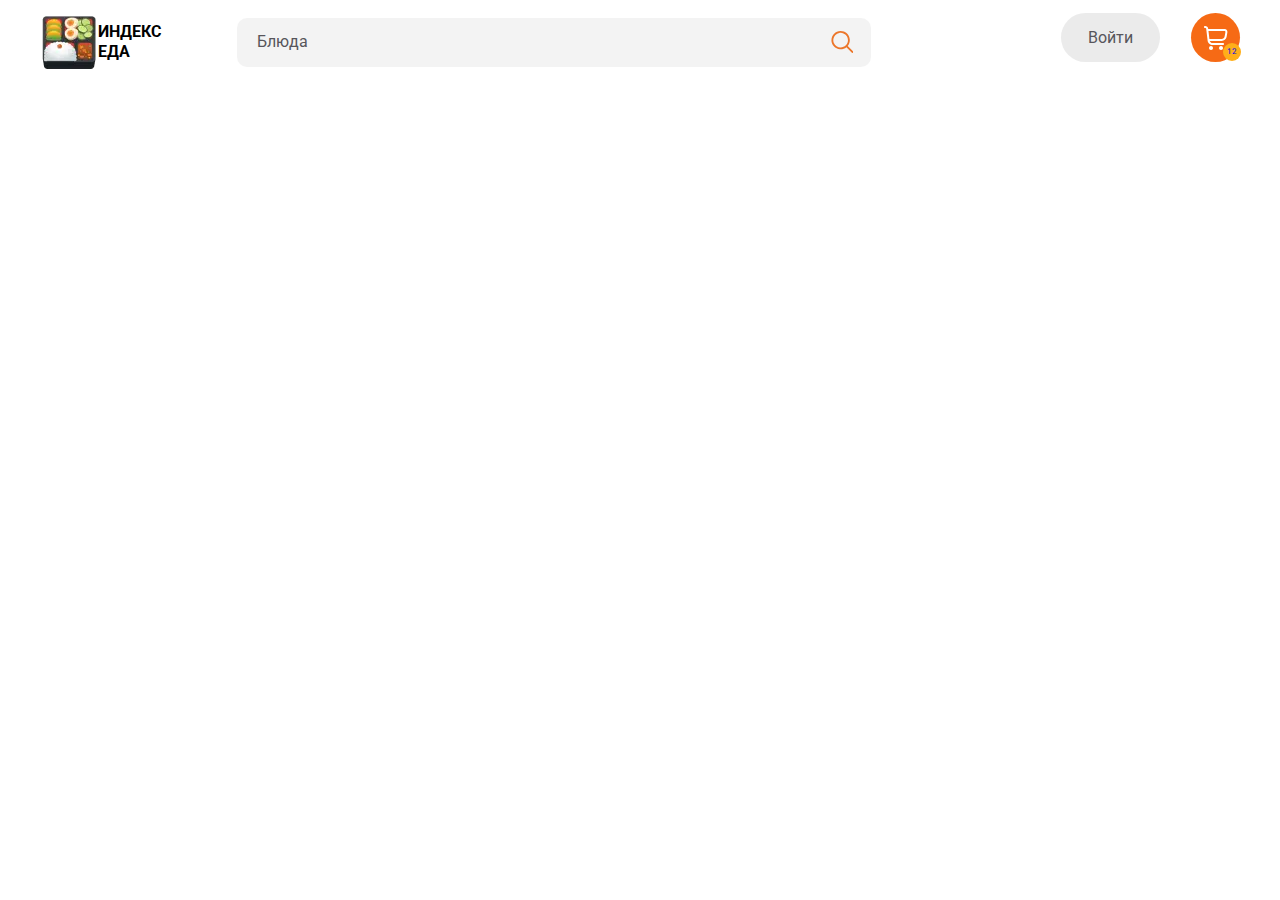
==== index.html @ 862d01f8 "push" ====
<!DOCTYPE html><html lang="en"><head>	<meta charset="UTF-8">	<meta name="viewport" content="width=device-width, initial-scale=1.0">	<link rel="stylesheet" href="css/style.min.css">	<title>Document</title></head><body>	<div class="all">		<header class="header">	<div class="container">		<div class="header__row">			<a href="#" class="header__logo">				<picture><source srcset="img/logo.webp" type="image/webp"><img src="img/logo.png" alt="logo"></picture>				<p>Индекс <br> еда</p>			</a>			<form action="#" class="header__search">				<input type="search" placeholder="Блюда">			</form>			<a href="#" class="header__login">				Войти			</a>			<a href="#" class="header__cart">				<picture><source srcset="img/icons/header/02.svg" type="image/webp"><img src="img/icons/header/02.svg" alt=""></picture>				<div>12</div>			</a>		</div>	</div></header>	</div>	<script src="js/script.min.js"></script></body></html>
---- css/style.min.css ----
@import url('https://fonts.googleapis.com/css2?family=Roboto:wght@400;500;700&display=swap');*{padding:0;margin:0;border:0}*,:after,:before{-webkit-box-sizing:border-box;box-sizing:border-box}:active,:focus{outline:0}a:active,a:focus{outline:0}aside,footer,header,nav{display:block}body,html{height:100%;min-width:320px}body{line-height:1;font-size:14px;font-family:Roboto,sans-serif;-ms-text-size-adjust:100%;-moz-text-size-adjust:100%;-webkit-text-size-adjust:100%}button,input,textarea{font-family:Roboto,sans-serif}input::-ms-clear{display:none}button{cursor:pointer}button::-moz-focus-inner{padding:0;border:0}a,a:visited{text-decoration:none}a:hover{text-decoration:none}ul li{list-style:none}img{vertical-align:top}h1,h2,h3,h4,h5,h6{font-size:inherit;font-weight:inherit}input[type=text]::-ms-clear{display:none;width:0;height:0}input[type=text]::-ms-reveal{display:none;width:0;height:0}input[type=search]::-webkit-search-cancel-button,input[type=search]::-webkit-search-decoration,input[type=search]::-webkit-search-results-button,input[type=search]::-webkit-search-results-decoration{display:none}.all{padding:13px 0 0 0}.container{max-width:1230px;padding:0 15px;margin:0 auto}.header__row{display:-webkit-box;display:-ms-flexbox;display:flex}.header__logo{display:-webkit-box;display:-ms-flexbox;display:flex;-webkit-box-pack:center;-ms-flex-pack:center;justify-content:center;-webkit-box-align:center;-ms-flex-align:center;align-items:center;margin-right:76px}.header__logo p{font-weight:700;font-size:16px;line-height:20px;color:#000;text-transform:uppercase}.header__search{position:relative;display:-webkit-box;display:-ms-flexbox;display:flex;-webkit-box-align:center;-ms-flex-align:center;align-items:center;-webkit-box-flex:1;-ms-flex:1 1 auto;flex:1 1 auto;margin-right:190px}.header__search:after{content:"";display:block;position:absolute;top:50%;right:18px;-webkit-transform:translateY(-50%);-ms-transform:translateY(-50%);transform:translateY(-50%);width:22.29px;height:22px;background:url(../img/icons/header/01.svg) no-repeat}.header__search input{height:49px;position:relative;padding-left:20px;width:100%;background:rgba(238,238,238,.71);border-radius:10px}.header__search input::-webkit-input-placeholder{font-size:16px;line-height:23px;color:#57565b}.header__search input::-moz-placeholder{font-size:16px;line-height:23px;color:#57565b}.header__search input:-ms-input-placeholder{font-size:16px;line-height:23px;color:#57565b}.header__search input::-ms-input-placeholder{font-size:16px;line-height:23px;color:#57565b}.header__search input::placeholder{font-size:16px;line-height:23px;color:#57565b}.header__login{margin-right:31px;display:-webkit-box;display:-ms-flexbox;display:flex;-webkit-box-pack:center;-ms-flex-pack:center;justify-content:center;-webkit-box-align:center;-ms-flex-align:center;align-items:center;font-weight:400;font-size:16px;line-height:23px;color:#57565b;background:#ebebeb;border-radius:50px;-webkit-box-flex:0;-ms-flex:0 0 99px;flex:0 0 99px;height:49px}.header__login:hover{border:2px solid #5f5f61;background:#fff}.header__cart{position:relative;display:-webkit-box;display:-ms-flexbox;display:flex;-webkit-box-pack:center;-ms-flex-pack:center;justify-content:center;-webkit-box-align:center;-ms-flex-align:center;align-items:center;width:49px;height:49px;background:#f66a15;border-radius:50%}.header__cart div{display:-webkit-box;display:-ms-flexbox;display:flex;-webkit-box-pack:center;-ms-flex-pack:center;justify-content:center;-webkit-box-align:center;-ms-flex-align:center;align-items:center;position:absolute;right:-1px;bottom:1px;width:18px;height:18px;background:#ffaf19;border-radius:50%;font-size:8px}@supports (-webkit-appearance:none){.header__search:after{background:url(../img/icons/header/01.svg) no-repeat}}
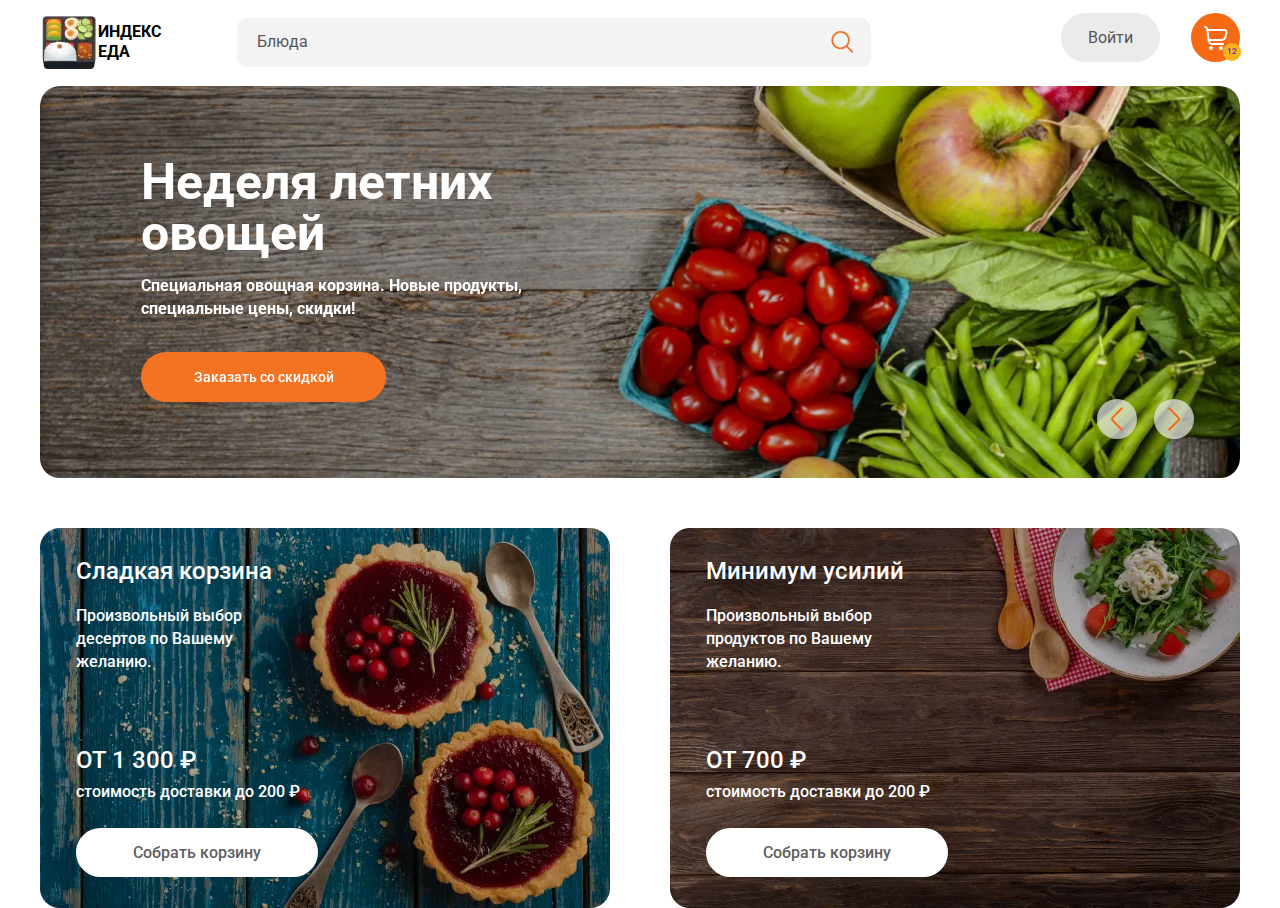
==== commit 2c826f4b: "Add files via upload" ====
--- a/index.html
+++ b/index.html
@@ -28,7 +28,89 @@
 		</div> 	</div> </header>+		<main class="slider-main">+			<div class="container">+				<div class="slider-main__body">+					+					<div class="slider-main__item slider-main__autumn">+						<div class="slider-main__content">+							<h2 class="slider-main__title">+								Неделя осенних овощей+							</h2>+							<p class="slider-main__text">+								Специальная овощная корзина. Новые продукты, специальные цены, скидки!+							</p>+							<a href="#" class="slider-main__btn">Заказать со скидкой</a>+							<div class="slider-main__control">+								<div class="slider-main__prev"><picture><source srcset="img/arr.svg" type="image/webp"><img src="img/arr.svg" alt=""></picture></div>+								<div class="slider-main__next"><picture><source srcset="img/arr.svg" type="image/webp"><img src="img/arr.svg" alt=""></picture></div>+							</div>+						</div>+					</div>+					<div class="slider-main__item slider-main__summer">+						<div class="slider-main__content">+							<h2 class="slider-main__title">+								Неделя летних овощей+							</h2>+							<p class="slider-main__text">+								Специальная овощная корзина. Новые продукты, специальные цены, скидки!+							</p>+							<a href="#" class="slider-main__btn">Заказать со скидкой</a>+							<div class="slider-main__control">+								<div class="slider-main__prev"><picture><source srcset="img/arr.svg" type="image/webp"><img src="img/arr.svg" alt=""></picture></div>+								<div class="slider-main__next"><picture><source srcset="img/arr.svg" type="image/webp"><img src="img/arr.svg" alt=""></picture></div>+							</div>+						</div>+					</div>+					<div class="slider-main__item slider-main__vitamine">+						<div class="slider-main__content">+							<h2 class="slider-main__title">+								Витаминная неделя+							</h2>+							<p class="slider-main__text">+								Специальная овощная корзина. Новые продукты, специальные цены, скидки!+							</p>+							<a href="#" class="slider-main__btn">Заказать со скидкой</a>+							<div class="slider-main__control">+								<div class="slider-main__prev"><picture><source srcset="img/arr.svg" type="image/webp"><img src="img/arr.svg" alt=""></picture></div>+								<div class="slider-main__next"><picture><source srcset="img/arr.svg" type="image/webp"><img src="img/arr.svg" alt=""></picture></div>+							</div>+						</div>+					</div>+				</div>+			</div>+		</main>+		<section class="promo">+			<div class="container">+				<div class="promo__row">+					<div class="promo__item item-promo item-promo_1">+						<div class="item-promo__top">+							<h3 class="item-promo__title">Сладкая корзина</h3>+							<p class="item-promo__text">Произвольный выбор десертов по Вашему желанию.</p>+						</div>+						<div class="item-promo__bottom">+							<p class="item-promo__price">ОТ 1 300 ₽</p>+							<p class="item-promo__delivery">стоимость доставки до 200 ₽</p>+							<a href="#" class="item-promo__btn">Собрать корзину</a>+						</div>+					</div>+					<div class="promo__item item-promo item-promo_2">+						<div class="item-promo__top">+							<h3 class="item-promo__title">Минимум усилий</h3>+							<p class="item-promo__text">Произвольный выбор продуктов по Вашему желанию.</p>+						</div>+						<div class="item-promo__bottom">+							<p class="item-promo__price">ОТ 700 ₽</p>+							<p class="item-promo__delivery">стоимость доставки до 200 ₽</p>+							<a href="#" class="item-promo__btn">Собрать корзину</a>+						</div>+					</div>+				</div>+			</div>+		</section> 	</div>-	<script src="js/script.min.js"></script>+	<script src="https://code.jquery.com/jquery-1.11.2.js "></script>+	<script src="js/script.js"></script>+ </body> </html>--- a/css/style.min.css
+++ b/css/style.min.css
@@ -1 +1 @@
-@import url('https://fonts.googleapis.com/css2?family=Roboto:wght@400;500;700&display=swap');*{padding:0;margin:0;border:0}*,:after,:before{-webkit-box-sizing:border-box;box-sizing:border-box}:active,:focus{outline:0}a:active,a:focus{outline:0}aside,footer,header,nav{display:block}body,html{height:100%;min-width:320px}body{line-height:1;font-size:14px;font-family:Roboto,sans-serif;-ms-text-size-adjust:100%;-moz-text-size-adjust:100%;-webkit-text-size-adjust:100%}button,input,textarea{font-family:Roboto,sans-serif}input::-ms-clear{display:none}button{cursor:pointer}button::-moz-focus-inner{padding:0;border:0}a,a:visited{text-decoration:none}a:hover{text-decoration:none}ul li{list-style:none}img{vertical-align:top}h1,h2,h3,h4,h5,h6{font-size:inherit;font-weight:inherit}input[type=text]::-ms-clear{display:none;width:0;height:0}input[type=text]::-ms-reveal{display:none;width:0;height:0}input[type=search]::-webkit-search-cancel-button,input[type=search]::-webkit-search-decoration,input[type=search]::-webkit-search-results-button,input[type=search]::-webkit-search-results-decoration{display:none}.all{padding:13px 0 0 0}.container{max-width:1230px;padding:0 15px;margin:0 auto}.header__row{display:-webkit-box;display:-ms-flexbox;display:flex}.header__logo{display:-webkit-box;display:-ms-flexbox;display:flex;-webkit-box-pack:center;-ms-flex-pack:center;justify-content:center;-webkit-box-align:center;-ms-flex-align:center;align-items:center;margin-right:76px}.header__logo p{font-weight:700;font-size:16px;line-height:20px;color:#000;text-transform:uppercase}.header__search{position:relative;display:-webkit-box;display:-ms-flexbox;display:flex;-webkit-box-align:center;-ms-flex-align:center;align-items:center;-webkit-box-flex:1;-ms-flex:1 1 auto;flex:1 1 auto;margin-right:190px}.header__search:after{content:"";display:block;position:absolute;top:50%;right:18px;-webkit-transform:translateY(-50%);-ms-transform:translateY(-50%);transform:translateY(-50%);width:22.29px;height:22px;background:url(../img/icons/header/01.svg) no-repeat}.header__search input{height:49px;position:relative;padding-left:20px;width:100%;background:rgba(238,238,238,.71);border-radius:10px}.header__search input::-webkit-input-placeholder{font-size:16px;line-height:23px;color:#57565b}.header__search input::-moz-placeholder{font-size:16px;line-height:23px;color:#57565b}.header__search input:-ms-input-placeholder{font-size:16px;line-height:23px;color:#57565b}.header__search input::-ms-input-placeholder{font-size:16px;line-height:23px;color:#57565b}.header__search input::placeholder{font-size:16px;line-height:23px;color:#57565b}.header__login{margin-right:31px;display:-webkit-box;display:-ms-flexbox;display:flex;-webkit-box-pack:center;-ms-flex-pack:center;justify-content:center;-webkit-box-align:center;-ms-flex-align:center;align-items:center;font-weight:400;font-size:16px;line-height:23px;color:#57565b;background:#ebebeb;border-radius:50px;-webkit-box-flex:0;-ms-flex:0 0 99px;flex:0 0 99px;height:49px}.header__login:hover{border:2px solid #5f5f61;background:#fff}.header__cart{position:relative;display:-webkit-box;display:-ms-flexbox;display:flex;-webkit-box-pack:center;-ms-flex-pack:center;justify-content:center;-webkit-box-align:center;-ms-flex-align:center;align-items:center;width:49px;height:49px;background:#f66a15;border-radius:50%}.header__cart div{display:-webkit-box;display:-ms-flexbox;display:flex;-webkit-box-pack:center;-ms-flex-pack:center;justify-content:center;-webkit-box-align:center;-ms-flex-align:center;align-items:center;position:absolute;right:-1px;bottom:1px;width:18px;height:18px;background:#ffaf19;border-radius:50%;font-size:8px}@supports (-webkit-appearance:none){.header__search:after{background:url(../img/icons/header/01.svg) no-repeat}}+@charset "UTF-8";@import url('https://fonts.googleapis.com/css2?family=Roboto:wght@400; 500;700&display=swap');*{padding:0;margin:0;border:0}*,:after,:before{-webkit-box-sizing:border-box;box-sizing:border-box}:active,:focus{outline:0}a:active,a:focus{outline:0}aside,footer,header,nav{display:block}body,html{height:100%;min-width:320px}body{line-height:1;font-size:14px;font-family:Roboto,sans-serif;-ms-text-size-adjust:100%;-moz-text-size-adjust:100%;-webkit-text-size-adjust:100%}button,input,textarea{font-family:Roboto,sans-serif}input::-ms-clear{display:none}button{cursor:pointer}button::-moz-focus-inner{padding:0;border:0}a,a:visited{text-decoration:none}a:hover{text-decoration:none}ul li{list-style:none}img{vertical-align:top}h1,h2,h3,h4,h5,h6{font-size:inherit;font-weight:inherit}input[type=text]::-ms-clear{display:none;width:0;height:0}input[type=text]::-ms-reveal{display:none;width:0;height:0}input[type=search]::-webkit-search-cancel-button,input[type=search]::-webkit-search-decoration,input[type=search]::-webkit-search-results-button,input[type=search]::-webkit-search-results-decoration{display:none}.all{padding:13px 0 0 0}.container{max-width:1230px;padding:0 15px;margin:0 auto}.slick-list{overflow:hidden}.slick-track{display:-webkit-box;display:-ms-flexbox;display:flex}.header{margin-bottom:15px}.header__row{display:-webkit-box;display:-ms-flexbox;display:flex}.header__logo{display:-webkit-box;display:-ms-flexbox;display:flex;-webkit-box-pack:center;-ms-flex-pack:center;justify-content:center;-webkit-box-align:center;-ms-flex-align:center;align-items:center;margin-right:76px}.header__logo p{font-weight:700;font-size:16px;line-height:20px;color:#000;text-transform:uppercase}.header__search{position:relative;display:-webkit-box;display:-ms-flexbox;display:flex;-webkit-box-align:center;-ms-flex-align:center;align-items:center;-webkit-box-flex:1;-ms-flex:1 1 auto;flex:1 1 auto;margin-right:190px}.header__search:after{content:"";display:block;position:absolute;top:50%;right:18px;-webkit-transform:translateY(-50%);-ms-transform:translateY(-50%);transform:translateY(-50%);width:22.29px;height:22px;background:url(../img/icons/header/01.svg) no-repeat}.header__search input{height:49px;position:relative;padding-left:20px;width:100%;background:rgba(238,238,238,.71);border-radius:10px}.header__search input::-webkit-input-placeholder{font-size:16px;line-height:23px;color:#57565b}.header__search input::-moz-placeholder{font-size:16px;line-height:23px;color:#57565b}.header__search input:-ms-input-placeholder{font-size:16px;line-height:23px;color:#57565b}.header__search input::-ms-input-placeholder{font-size:16px;line-height:23px;color:#57565b}.header__search input::placeholder{font-size:16px;line-height:23px;color:#57565b}.header__login{margin-right:31px;display:-webkit-box;display:-ms-flexbox;display:flex;-webkit-box-pack:center;-ms-flex-pack:center;justify-content:center;-webkit-box-align:center;-ms-flex-align:center;align-items:center;font-weight:400;font-size:16px;line-height:23px;color:#57565b;background:#ebebeb;border-radius:50px;-webkit-box-flex:0;-ms-flex:0 0 99px;flex:0 0 99px;height:49px}.header__login:hover{border:2px solid #5f5f61;background:#fff}.header__cart{position:relative;display:-webkit-box;display:-ms-flexbox;display:flex;-webkit-box-pack:center;-ms-flex-pack:center;justify-content:center;-webkit-box-align:center;-ms-flex-align:center;align-items:center;width:49px;height:49px;background:#f66a15;border-radius:50%}.header__cart div{display:-webkit-box;display:-ms-flexbox;display:flex;-webkit-box-pack:center;-ms-flex-pack:center;justify-content:center;-webkit-box-align:center;-ms-flex-align:center;align-items:center;position:absolute;right:-1px;bottom:1px;width:18px;height:18px;background:#ffaf19;border-radius:50%;font-size:8px}.slider-main{margin-bottom:50px}.slider-main__body{position:relative}.slider-main__item{border-radius:20px;overflow:hidden;position:relative;padding:71px 0 0 101px;background-repeat:no-repeat;background-size:cover}.slider-main__item:before{content:"";position:absolute;left:0;top:0;width:100%;height:100%;background:-webkit-gradient(linear,left top,right top,color-stop(40.45%,rgba(0,0,0,.43)),to(rgba(0,0,0,0)));background:-o-linear-gradient(left,rgba(0,0,0,.43) 40.45%,rgba(0,0,0,0) 100%);background:linear-gradient(90deg,rgba(0,0,0,.43) 40.45%,rgba(0,0,0,0) 100%)}.slider-main__summer{background-image:url(../img/slider/02.png)}.slider-main__autumn{background-image:url(../img/slider/01.png)}.slider-main__vitamine{background-image:url(../img/slider/03.png)}.slider-main__content{position:relative;color:#fff;padding-bottom:76px}.slider-main__title{font-weight:700;font-size:50px;line-height:51px;padding-bottom:15px;max-width:420px}.slider-main__text{font-weight:700;font-size:16px;line-height:23px;padding-bottom:32px;max-width:390px}.slider-main__btn{display:-webkit-box;display:-ms-flexbox;display:flex;-webkit-box-pack:center;-ms-flex-pack:center;justify-content:center;-webkit-box-align:center;-ms-flex-align:center;align-items:center;font-weight:500;font-size:14px;line-height:23px;color:#fff;width:245px;height:50px;background:#f47322;border-radius:25px}.slider-main__control{position:absolute;z-index:1;display:-webkit-box;display:-ms-flexbox;display:flex;-webkit-box-pack:justify;-ms-flex-pack:justify;justify-content:space-between;right:46px;bottom:39px;width:97px}.slider-main__control div{display:-webkit-box;display:-ms-flexbox;display:flex;cursor:pointer;background:rgba(235,235,235,.7);width:40px;height:40px;-webkit-box-pack:center;-ms-flex-pack:center;justify-content:center;-webkit-box-align:center;-ms-flex-align:center;align-items:center;border-radius:50%}.slider-main__next{-webkit-transform:rotate(180deg);-ms-transform:rotate(180deg);transform:rotate(180deg)}.promo__row{display:-webkit-box;display:-ms-flexbox;display:flex;-webkit-box-pack:justify;-ms-flex-pack:justify;justify-content:space-between}.item-promo{position:relative;padding:32px 0 31px 36px;-webkit-box-flex:0;-ms-flex:0 1 570px;flex:0 1 570px;min-height:380px;color:#fff;display:-webkit-box;display:-ms-flexbox;display:flex;-webkit-box-orient:vertical;-webkit-box-direction:normal;-ms-flex-direction:column;flex-direction:column;-webkit-box-pack:justify;-ms-flex-pack:justify;justify-content:space-between}.item-promo_1{background-image:url(../img/promo/01.png);background-repeat:no-repeat;background-size:cover;position:relative}.item-promo_2{background-image:url(../img/promo/02.png);background-repeat:no-repeat;background-size:cover}.item-promo__top{position:relative;z-index:2}.item-promo__title{font-weight:500;font-size:24px;line-height:23px;margin-bottom:21px}.item-promo__text{font-weight:500;font-size:16px;line-height:23px;max-width:175px}.item-promo__bottom{position:relative;z-index:2}.item-promo__price{font-weight:500;font-size:24px;line-height:23px;margin-bottom:8px}.item-promo__delivery{font-weight:500;font-size:16px;line-height:23px;margin-bottom:25px}.item-promo__btn{display:-webkit-box;display:-ms-flexbox;display:flex;-webkit-box-pack:center;-ms-flex-pack:center;justify-content:center;-webkit-box-align:center;-ms-flex-align:center;align-items:center;width:242px;height:49px;background:#fff;border-radius:50px;font-weight:500;font-size:16px;line-height:23px;color:#5f5f61;z-index:2}.item-promo__btn:hover{border:2px solid #5f5f61}.item-promo:before{content:"";position:absolute;z-index:1;left:0;top:0;width:100%;height:100%;background:-webkit-gradient(linear,left bottom,left top,from(rgba(0,0,0,.3)),to(rgba(0,0,0,.3)));background:-o-linear-gradient(bottom,rgba(0,0,0,.3),rgba(0,0,0,.3));background:linear-gradient(0deg,rgba(0,0,0,.3),rgba(0,0,0,.3));border-radius:20px}@supports (-webkit-appearance:none){.header__search:after{background:url(../img/icons/header/01.svg) no-repeat}.slider-main__summer{background-image:url(../img/slider/02.webp)}.slider-main__autumn{background-image:url(../img/slider/01.webp)}.slider-main__vitamine{background-image:url(../img/slider/03.webp)}.item-promo_1{background-image:url(../img/promo/01.webp)}.item-promo_2{background-image:url(../img/promo/02.webp)}}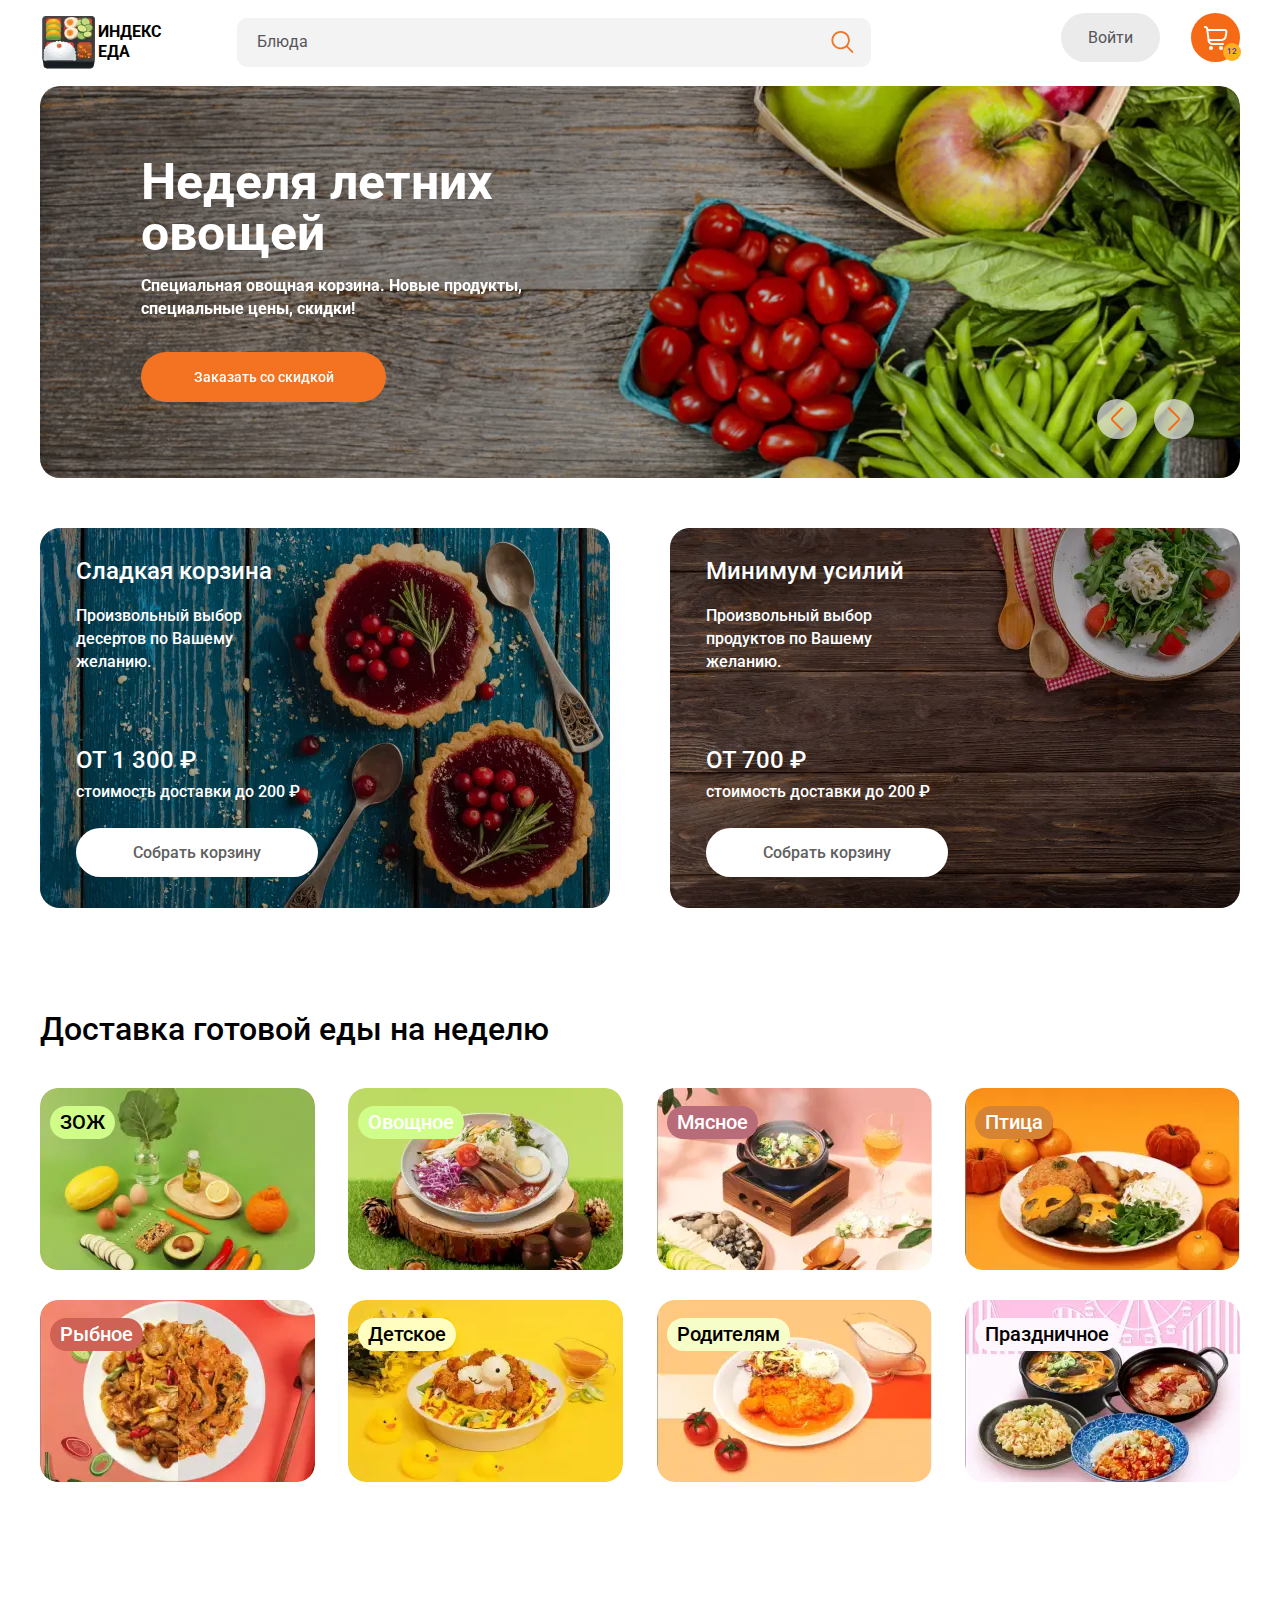
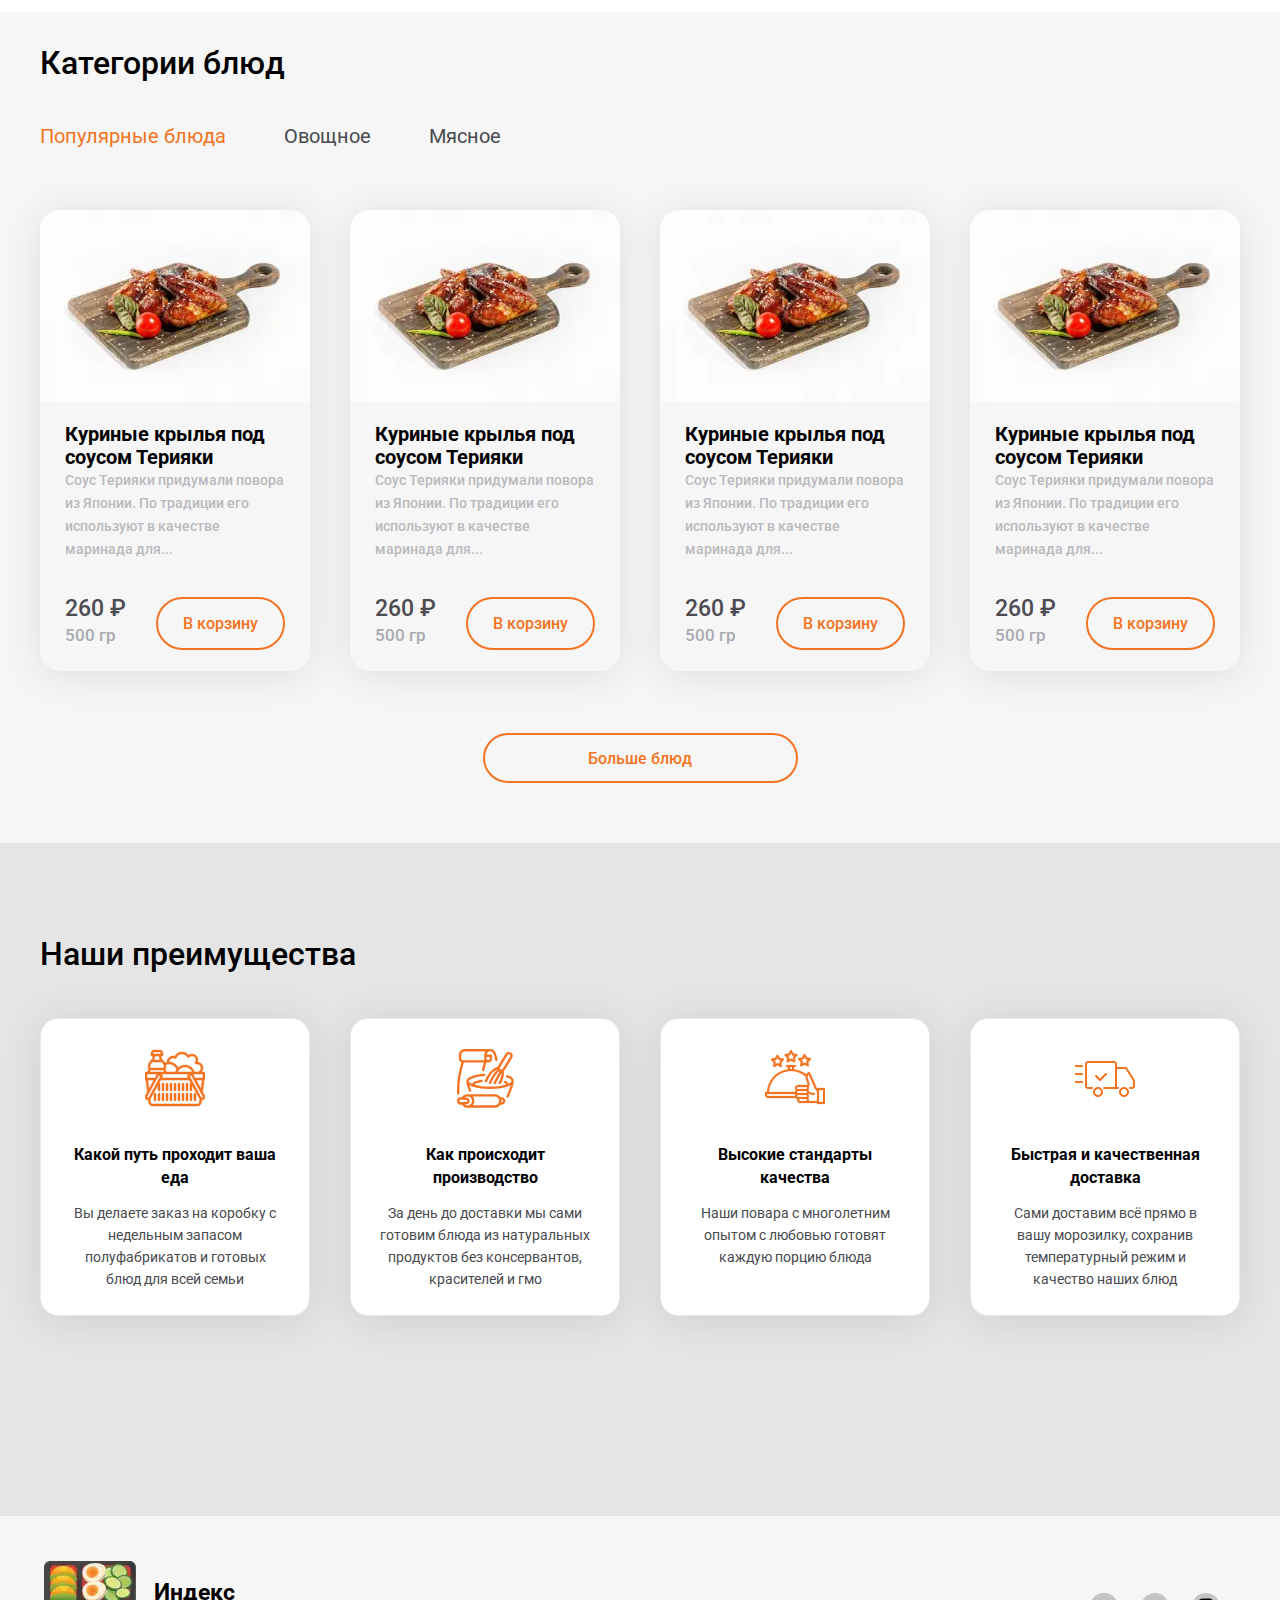
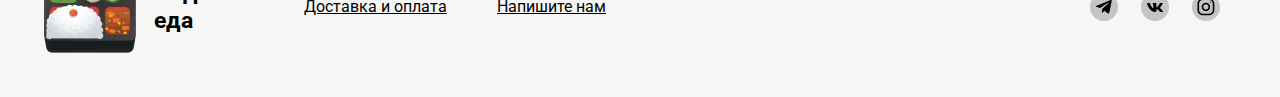
==== commit b677d529: "Add files via upload" ====
--- a/index.html
+++ b/index.html
@@ -42,8 +42,8 @@
 							</p> 							<a href="#" class="slider-main__btn">Заказать со скидкой</a> 							<div class="slider-main__control">-								<div class="slider-main__prev"><picture><source srcset="img/arr.svg" type="image/webp"><img src="img/arr.svg" alt=""></picture></div>-								<div class="slider-main__next"><picture><source srcset="img/arr.svg" type="image/webp"><img src="img/arr.svg" alt=""></picture></div>+								<div class="slider-main__prev"><picture><source srcset="img/icons/arr.svg" type="image/webp"><img src="img/icons/arr.svg" alt=""></picture></div>+								<div class="slider-main__next"><picture><source srcset="img/icons/arr.svg" type="image/webp"><img src="img/icons/arr.svg" alt=""></picture></div> 							</div> 						</div> 					</div>@@ -57,8 +57,8 @@
 							</p> 							<a href="#" class="slider-main__btn">Заказать со скидкой</a> 							<div class="slider-main__control">-								<div class="slider-main__prev"><picture><source srcset="img/arr.svg" type="image/webp"><img src="img/arr.svg" alt=""></picture></div>-								<div class="slider-main__next"><picture><source srcset="img/arr.svg" type="image/webp"><img src="img/arr.svg" alt=""></picture></div>+								<div class="slider-main__prev"><picture><source srcset="img/icons/arr.svg" type="image/webp"><img src="img/icons/arr.svg" alt=""></picture></div>+								<div class="slider-main__next"><picture><source srcset="img/icons/arr.svg" type="image/webp"><img src="img/icons/arr.svg" alt=""></picture></div> 							</div> 						</div> 					</div>@@ -72,8 +72,8 @@
 							</p> 							<a href="#" class="slider-main__btn">Заказать со скидкой</a> 							<div class="slider-main__control">-								<div class="slider-main__prev"><picture><source srcset="img/arr.svg" type="image/webp"><img src="img/arr.svg" alt=""></picture></div>-								<div class="slider-main__next"><picture><source srcset="img/arr.svg" type="image/webp"><img src="img/arr.svg" alt=""></picture></div>+								<div class="slider-main__prev"><picture><source srcset="img/icons/arr.svg" type="image/webp"><img src="img/icons/arr.svg" alt=""></picture></div>+								<div class="slider-main__next"><picture><source srcset="img/icons/arr.svg" type="image/webp"><img src="img/icons/arr.svg" alt=""></picture></div> 							</div> 						</div> 					</div>@@ -108,6 +108,231 @@
 				</div> 			</div> 		</section>+		<section class="delivery">+			<div class="container">+				<h2 class="delivery__title">+					Доставка готовой еды на неделю+				</h2>+				<div class="delivery__body">+					<a href="#" class="delivery__item item-delivery item-delivery_1">+						<h3 class="item-delivery__title">+							ЗОЖ+						</h3>+					</a>+					<a href="#" class="delivery__item item-delivery item-delivery_white item-delivery_2">+						<h3 class="item-delivery__title">+							Овощное+						</h3>+					</a>+					<a href="#" class="delivery__item item-delivery item-delivery_white item-delivery_3">+						<h3 class="item-delivery__title">+							Мясное+						</h3>+					</a>+					<a href="#" class="delivery__item item-delivery item-delivery_white item-delivery_4">+						<h3 class="item-delivery__title">+							Птица+						</h3>+					</a>+					<a href="#" class="delivery__item item-delivery item-delivery_white item-delivery_5">+						<h3 class="item-delivery__title">+							Рыбное+						</h3>+					</a>+					<a href="#" class="delivery__item item-delivery item-delivery_6">+						<h3 class="item-delivery__title">+							Детское+						</h3>+					</a>+					<a href="#" class="delivery__item item-delivery item-delivery_7">+						<h3 class="item-delivery__title">+							Родителям+						</h3>+					</a>+					<a href="#" class="delivery__item item-delivery item-delivery_8">+						<h3 class="item-delivery__title">+							Праздничное+						</h3>+					</a>+				</div>+			</div>+		</section>+		<section class="categories">+			<div class="container">+				<h2 class="categories__title">+					Категории блюд+				</h2>+				<ul class="categories__menu menu-categories">+					<li class="menu-categories__item active">Популярные блюда</li>+					<li class="menu-categories__item">Овощное</li>+					<li class="menu-categories__item">Мясное</li>+				</ul>+				<div class="categories__row">+					<div class="categories__item item-categories">+						<picture><source srcset="img/categories/01.webp" type="image/webp"><img class="item-categories__img" src="img/categories/01.png"></picture>+						<a href="#" class="item-categories__title">+							Куриные крылья под соусом Терияки+						</a>+						<p class="item-categories__description">+							Соус Терияки придумали повора из Японии. По традиции его используют в качестве маринада для...+						</p>+						<div class="item-categories__bottom">+							<div class="item-categories__info">+								<p class="item-categories__price">+									260 ₽+								</p>+								<p class="item-categories__weight">+									500 гр+								</p>+							</div>+							<div class="item-categories__btn">+								В корзину+							</div>+						</div>+					</div>+					<div class="categories__item item-categories">+						<picture><source srcset="img/categories/01.webp" type="image/webp"><img class="item-categories__img" src="img/categories/01.png"></picture>+						<a href="#" class="item-categories__title">+							Куриные крылья под соусом Терияки+						</a>+						<p class="item-categories__description">+							Соус Терияки придумали повора из Японии. По традиции его используют в качестве маринада для...+						</p>+						<div class="item-categories__bottom">+							<div class="item-categories__info">+								<p class="item-categories__price">+									260 ₽+								</p>+								<p class="item-categories__weight">+									500 гр+								</p>+							</div>+							<div class="item-categories__btn">+								В корзину+							</div>+						</div>+					</div>+					<div class="categories__item item-categories">+						<picture><source srcset="img/categories/01.webp" type="image/webp"><img class="item-categories__img" src="img/categories/01.png"></picture>+						<a href="#" class="item-categories__title">+							Куриные крылья под соусом Терияки+						</a>+						<p class="item-categories__description">+							Соус Терияки придумали повора из Японии. По традиции его используют в качестве маринада для...+						</p>+						<div class="item-categories__bottom">+							<div class="item-categories__info">+								<p class="item-categories__price">+									260 ₽+								</p>+								<p class="item-categories__weight">+									500 гр+								</p>+							</div>+							<div class="item-categories__btn">+								В корзину+							</div>+						</div>+					</div>+					<div class="categories__item item-categories">+						<picture><source srcset="img/categories/01.webp" type="image/webp"><img class="item-categories__img" src="img/categories/01.png"></picture>+						<a href="#" class="item-categories__title">+							Куриные крылья под соусом Терияки+						</a>+						<p class="item-categories__description">+							Соус Терияки придумали повора из Японии. По традиции его используют в качестве маринада для...+						</p>+						<div class="item-categories__bottom">+							<div class="item-categories__info">+								<p class="item-categories__price">+									260 ₽+								</p>+								<p class="item-categories__weight">+									500 гр+								</p>+							</div>+							<div class="item-categories__btn">+								В корзину+							</div>+						</div>+					</div>+				</div>+				<a href="#" class="categories__btn">+					Больше блюд+				</a>+			</div>+		</section>+		<section class="benefits">+			<div class="container">+				<h2 class="benefits__title">+					Наши преимущества+				</h2>+				<div class="benefits__row">+					<div class="benefits__item item-benefits">+						<div class="item-benefits__box">+							<picture><source srcset="img/icons/benefits/01.svg" type="image/webp"><img src="img/icons/benefits/01.svg" alt="" class="item-benefits__icon"></picture>+						</div>+						<h3 class="item-benefits__title">+							Какой путь проходит ваша еда+						</h3>+						<p class="item-benefits__description">+							Вы делаете заказ на коробку с недельным запасом полуфабрикатов и готовых блюд для всей семьи+						</p>+					</div>+					<div class="benefits__item item-benefits">+						<div class="item-benefits__box">+							<picture><source srcset="img/icons/benefits/02.svg" type="image/webp"><img src="img/icons/benefits/02.svg" alt="" class="item-benefits__icon"></picture>+						</div>+						<h3 class="item-benefits__title">+							Как происходит производство+						</h3>+						<p class="item-benefits__description">+							За день до доставки мы сами готовим блюда из натуральных продуктов без консервантов, красителей и гмо+						</p>+					</div>+					<div class="benefits__item item-benefits">+						<div class="item-benefits__box">+							<picture><source srcset="img/icons/benefits/03.svg" type="image/webp"><img src="img/icons/benefits/03.svg" alt="" class="item-benefits__icon"></picture>+						</div>+						<h3 class="item-benefits__title">+							Высокие стандарты качества+						</h3>+						<p class="item-benefits__description">+							Наши повара с многолетним опытом с любовью готовят каждую порцию блюда+						</p>+					</div>+					<div class="benefits__item item-benefits">+						<div class="item-benefits__box">+							<picture><source srcset="img/icons/benefits/04.svg" type="image/webp"><img src="img/icons/benefits/04.svg" alt="" class="item-benefits__icon"></picture>+						</div>+						<h3 class="item-benefits__title">+							Быстрая и качественная доставка+						</h3>+						<p class="item-benefits__description">+							Сами доставим всё прямо в вашу морозилку, сохранив температурный режим и качество наших блюд+					</div>+				</div>+			</div>+		</section>+		<footer class="footer">+	<div class="container">+		<div class="footer__row">+			<div class="footer__left">+				<a href="#" class="footer__logo">+					<picture><source srcset="img/logo.webp" type="image/webp"><img src="img/logo.png"></picture>+					<p>Индекс еда</p>+				</a>+				<a href="#" class="footer__link">Доставка и оплата</a>+				<a href="#" class="footer__link">Напишите нам</a>+			</div>+			<div class="footer__social">+				<a href="#"><picture><source srcset="img/icons/footer/01.svg" type="image/webp"><img src="img/icons/footer/01.svg" alt="" class="footer__icon"></picture></a>+				<a href="#"><picture><source srcset="img/icons/footer/02.svg" type="image/webp"><img src="img/icons/footer/02.svg" alt="" class="footer__icon"></picture></a>+				<a href="#"><picture><source srcset="img/icons/footer/03.svg" type="image/webp"><img src="img/icons/footer/03.svg" alt="" class="footer__icon"></picture></a>+			</div>+		</div>+	</div>+</footer> 	</div> 	<script src="https://code.jquery.com/jquery-1.11.2.js "></script> 	<script src="js/script.js"></script>--- a/css/style.min.css
+++ b/css/style.min.css
@@ -1 +1 @@
-@charset "UTF-8";@import url('https://fonts.googleapis.com/css2?family=Roboto:wght@400; 500;700&display=swap');*{padding:0;margin:0;border:0}*,:after,:before{-webkit-box-sizing:border-box;box-sizing:border-box}:active,:focus{outline:0}a:active,a:focus{outline:0}aside,footer,header,nav{display:block}body,html{height:100%;min-width:320px}body{line-height:1;font-size:14px;font-family:Roboto,sans-serif;-ms-text-size-adjust:100%;-moz-text-size-adjust:100%;-webkit-text-size-adjust:100%}button,input,textarea{font-family:Roboto,sans-serif}input::-ms-clear{display:none}button{cursor:pointer}button::-moz-focus-inner{padding:0;border:0}a,a:visited{text-decoration:none}a:hover{text-decoration:none}ul li{list-style:none}img{vertical-align:top}h1,h2,h3,h4,h5,h6{font-size:inherit;font-weight:inherit}input[type=text]::-ms-clear{display:none;width:0;height:0}input[type=text]::-ms-reveal{display:none;width:0;height:0}input[type=search]::-webkit-search-cancel-button,input[type=search]::-webkit-search-decoration,input[type=search]::-webkit-search-results-button,input[type=search]::-webkit-search-results-decoration{display:none}.all{padding:13px 0 0 0}.container{max-width:1230px;padding:0 15px;margin:0 auto}.slick-list{overflow:hidden}.slick-track{display:-webkit-box;display:-ms-flexbox;display:flex}.header{margin-bottom:15px}.header__row{display:-webkit-box;display:-ms-flexbox;display:flex}.header__logo{display:-webkit-box;display:-ms-flexbox;display:flex;-webkit-box-pack:center;-ms-flex-pack:center;justify-content:center;-webkit-box-align:center;-ms-flex-align:center;align-items:center;margin-right:76px}.header__logo p{font-weight:700;font-size:16px;line-height:20px;color:#000;text-transform:uppercase}.header__search{position:relative;display:-webkit-box;display:-ms-flexbox;display:flex;-webkit-box-align:center;-ms-flex-align:center;align-items:center;-webkit-box-flex:1;-ms-flex:1 1 auto;flex:1 1 auto;margin-right:190px}.header__search:after{content:"";display:block;position:absolute;top:50%;right:18px;-webkit-transform:translateY(-50%);-ms-transform:translateY(-50%);transform:translateY(-50%);width:22.29px;height:22px;background:url(../img/icons/header/01.svg) no-repeat}.header__search input{height:49px;position:relative;padding-left:20px;width:100%;background:rgba(238,238,238,.71);border-radius:10px}.header__search input::-webkit-input-placeholder{font-size:16px;line-height:23px;color:#57565b}.header__search input::-moz-placeholder{font-size:16px;line-height:23px;color:#57565b}.header__search input:-ms-input-placeholder{font-size:16px;line-height:23px;color:#57565b}.header__search input::-ms-input-placeholder{font-size:16px;line-height:23px;color:#57565b}.header__search input::placeholder{font-size:16px;line-height:23px;color:#57565b}.header__login{margin-right:31px;display:-webkit-box;display:-ms-flexbox;display:flex;-webkit-box-pack:center;-ms-flex-pack:center;justify-content:center;-webkit-box-align:center;-ms-flex-align:center;align-items:center;font-weight:400;font-size:16px;line-height:23px;color:#57565b;background:#ebebeb;border-radius:50px;-webkit-box-flex:0;-ms-flex:0 0 99px;flex:0 0 99px;height:49px}.header__login:hover{border:2px solid #5f5f61;background:#fff}.header__cart{position:relative;display:-webkit-box;display:-ms-flexbox;display:flex;-webkit-box-pack:center;-ms-flex-pack:center;justify-content:center;-webkit-box-align:center;-ms-flex-align:center;align-items:center;width:49px;height:49px;background:#f66a15;border-radius:50%}.header__cart div{display:-webkit-box;display:-ms-flexbox;display:flex;-webkit-box-pack:center;-ms-flex-pack:center;justify-content:center;-webkit-box-align:center;-ms-flex-align:center;align-items:center;position:absolute;right:-1px;bottom:1px;width:18px;height:18px;background:#ffaf19;border-radius:50%;font-size:8px}.slider-main{margin-bottom:50px}.slider-main__body{position:relative}.slider-main__item{border-radius:20px;overflow:hidden;position:relative;padding:71px 0 0 101px;background-repeat:no-repeat;background-size:cover}.slider-main__item:before{content:"";position:absolute;left:0;top:0;width:100%;height:100%;background:-webkit-gradient(linear,left top,right top,color-stop(40.45%,rgba(0,0,0,.43)),to(rgba(0,0,0,0)));background:-o-linear-gradient(left,rgba(0,0,0,.43) 40.45%,rgba(0,0,0,0) 100%);background:linear-gradient(90deg,rgba(0,0,0,.43) 40.45%,rgba(0,0,0,0) 100%)}.slider-main__summer{background-image:url(../img/slider/02.png)}.slider-main__autumn{background-image:url(../img/slider/01.png)}.slider-main__vitamine{background-image:url(../img/slider/03.png)}.slider-main__content{position:relative;color:#fff;padding-bottom:76px}.slider-main__title{font-weight:700;font-size:50px;line-height:51px;padding-bottom:15px;max-width:420px}.slider-main__text{font-weight:700;font-size:16px;line-height:23px;padding-bottom:32px;max-width:390px}.slider-main__btn{display:-webkit-box;display:-ms-flexbox;display:flex;-webkit-box-pack:center;-ms-flex-pack:center;justify-content:center;-webkit-box-align:center;-ms-flex-align:center;align-items:center;font-weight:500;font-size:14px;line-height:23px;color:#fff;width:245px;height:50px;background:#f47322;border-radius:25px}.slider-main__control{position:absolute;z-index:1;display:-webkit-box;display:-ms-flexbox;display:flex;-webkit-box-pack:justify;-ms-flex-pack:justify;justify-content:space-between;right:46px;bottom:39px;width:97px}.slider-main__control div{display:-webkit-box;display:-ms-flexbox;display:flex;cursor:pointer;background:rgba(235,235,235,.7);width:40px;height:40px;-webkit-box-pack:center;-ms-flex-pack:center;justify-content:center;-webkit-box-align:center;-ms-flex-align:center;align-items:center;border-radius:50%}.slider-main__next{-webkit-transform:rotate(180deg);-ms-transform:rotate(180deg);transform:rotate(180deg)}.promo__row{display:-webkit-box;display:-ms-flexbox;display:flex;-webkit-box-pack:justify;-ms-flex-pack:justify;justify-content:space-between}.item-promo{position:relative;padding:32px 0 31px 36px;-webkit-box-flex:0;-ms-flex:0 1 570px;flex:0 1 570px;min-height:380px;color:#fff;display:-webkit-box;display:-ms-flexbox;display:flex;-webkit-box-orient:vertical;-webkit-box-direction:normal;-ms-flex-direction:column;flex-direction:column;-webkit-box-pack:justify;-ms-flex-pack:justify;justify-content:space-between}.item-promo_1{background-image:url(../img/promo/01.png);background-repeat:no-repeat;background-size:cover;position:relative}.item-promo_2{background-image:url(../img/promo/02.png);background-repeat:no-repeat;background-size:cover}.item-promo__top{position:relative;z-index:2}.item-promo__title{font-weight:500;font-size:24px;line-height:23px;margin-bottom:21px}.item-promo__text{font-weight:500;font-size:16px;line-height:23px;max-width:175px}.item-promo__bottom{position:relative;z-index:2}.item-promo__price{font-weight:500;font-size:24px;line-height:23px;margin-bottom:8px}.item-promo__delivery{font-weight:500;font-size:16px;line-height:23px;margin-bottom:25px}.item-promo__btn{display:-webkit-box;display:-ms-flexbox;display:flex;-webkit-box-pack:center;-ms-flex-pack:center;justify-content:center;-webkit-box-align:center;-ms-flex-align:center;align-items:center;width:242px;height:49px;background:#fff;border-radius:50px;font-weight:500;font-size:16px;line-height:23px;color:#5f5f61;z-index:2}.item-promo__btn:hover{border:2px solid #5f5f61}.item-promo:before{content:"";position:absolute;z-index:1;left:0;top:0;width:100%;height:100%;background:-webkit-gradient(linear,left bottom,left top,from(rgba(0,0,0,.3)),to(rgba(0,0,0,.3)));background:-o-linear-gradient(bottom,rgba(0,0,0,.3),rgba(0,0,0,.3));background:linear-gradient(0deg,rgba(0,0,0,.3),rgba(0,0,0,.3));border-radius:20px}@supports (-webkit-appearance:none){.header__search:after{background:url(../img/icons/header/01.svg) no-repeat}.slider-main__summer{background-image:url(../img/slider/02.webp)}.slider-main__autumn{background-image:url(../img/slider/01.webp)}.slider-main__vitamine{background-image:url(../img/slider/03.webp)}.item-promo_1{background-image:url(../img/promo/01.webp)}.item-promo_2{background-image:url(../img/promo/02.webp)}}+@charset "UTF-8";@import url('https://fonts.googleapis.com/css2?family=Roboto:wght@400;500;700&display=swap');*{padding:0;margin:0;border:0}*,:after,:before{-webkit-box-sizing:border-box;box-sizing:border-box}:active,:focus{outline:0}a:active,a:focus{outline:0}aside,footer,header,nav{display:block}body,html{height:100%;min-width:320px}body{line-height:1;font-size:14px;font-family:Roboto,sans-serif;-ms-text-size-adjust:100%;-moz-text-size-adjust:100%;-webkit-text-size-adjust:100%}button,input,textarea{font-family:Roboto,sans-serif}input::-ms-clear{display:none}button{cursor:pointer}button::-moz-focus-inner{padding:0;border:0}a,a:visited{text-decoration:none}a:hover{text-decoration:none}ul li{list-style:none}img{vertical-align:top}h1,h2,h3,h4,h5,h6{font-size:inherit;font-weight:inherit}input[type=text]::-ms-clear{display:none;width:0;height:0}input[type=text]::-ms-reveal{display:none;width:0;height:0}input[type=search]::-webkit-search-cancel-button,input[type=search]::-webkit-search-decoration,input[type=search]::-webkit-search-results-button,input[type=search]::-webkit-search-results-decoration{display:none}.all{padding:13px 0 0 0}.container{max-width:1230px;padding:0 15px;margin:0 auto}.slick-list{overflow:hidden}.slick-track{display:-webkit-box;display:-ms-flexbox;display:flex}.header{margin-bottom:15px}.header__row{display:-webkit-box;display:-ms-flexbox;display:flex}.header__logo{display:-webkit-box;display:-ms-flexbox;display:flex;-webkit-box-pack:center;-ms-flex-pack:center;justify-content:center;-webkit-box-align:center;-ms-flex-align:center;align-items:center;margin-right:76px}.header__logo img{width:58px}.header__logo p{font-weight:700;font-size:16px;line-height:20px;color:#000;text-transform:uppercase}.header__search{position:relative;display:-webkit-box;display:-ms-flexbox;display:flex;-webkit-box-align:center;-ms-flex-align:center;align-items:center;-webkit-box-flex:1;-ms-flex:1 1 auto;flex:1 1 auto;margin-right:190px}.header__search:after{content:"";display:block;position:absolute;top:50%;right:18px;-webkit-transform:translateY(-50%);-ms-transform:translateY(-50%);transform:translateY(-50%);width:22.29px;height:22px;background:url(../img/icons/header/01.svg) no-repeat}.header__search input{height:49px;position:relative;padding-left:20px;padding-right:50px;width:100%;background:rgba(238,238,238,.71);border-radius:10px}.header__search input::-webkit-input-placeholder{font-size:16px;line-height:23px;color:#57565b}.header__search input::-moz-placeholder{font-size:16px;line-height:23px;color:#57565b}.header__search input:-ms-input-placeholder{font-size:16px;line-height:23px;color:#57565b}.header__search input::-ms-input-placeholder{font-size:16px;line-height:23px;color:#57565b}.header__search input::placeholder{font-size:16px;line-height:23px;color:#57565b}.header__login{margin-right:31px;display:-webkit-box;display:-ms-flexbox;display:flex;-webkit-box-pack:center;-ms-flex-pack:center;justify-content:center;-webkit-box-align:center;-ms-flex-align:center;align-items:center;font-weight:400;font-size:16px;line-height:23px;color:#57565b;background:#ebebeb;border-radius:50px;-webkit-box-flex:0;-ms-flex:0 0 99px;flex:0 0 99px;height:49px}.header__login:hover{border:2px solid #5f5f61;background:#fff}.header__cart{position:relative;display:-webkit-box;display:-ms-flexbox;display:flex;-webkit-box-pack:center;-ms-flex-pack:center;justify-content:center;-webkit-box-align:center;-ms-flex-align:center;align-items:center;width:49px;height:49px;background:#f66a15;border-radius:50%}.header__cart div{display:-webkit-box;display:-ms-flexbox;display:flex;-webkit-box-pack:center;-ms-flex-pack:center;justify-content:center;-webkit-box-align:center;-ms-flex-align:center;align-items:center;position:absolute;right:-1px;bottom:1px;width:18px;height:18px;background:#ffaf19;border-radius:50%;font-size:8px}.footer{background:#f6f6f6;padding:40px 0}.footer__row{display:-webkit-box;display:-ms-flexbox;display:flex;-webkit-box-pack:justify;-ms-flex-pack:justify;justify-content:space-between;-webkit-box-align:center;-ms-flex-align:center;align-items:center}.footer__left{display:-webkit-box;display:-ms-flexbox;display:flex;-webkit-box-align:center;-ms-flex-align:center;align-items:center}.footer__logo{display:-webkit-box;display:-ms-flexbox;display:flex;-webkit-box-align:center;-ms-flex-align:center;align-items:center;margin-right:50px}.footer__logo img{margin-right:13px}.footer__logo p{font-weight:700;font-size:23px;line-height:28px;max-width:100px;color:#000}.footer__link{font-size:16px;line-height:23px;-webkit-text-decoration-line:underline;text-decoration-line:underline;margin-right:50px;color:#000}.footer__link:nth-last-child{margin:0}.footer__icon{margin-right:20px}.footer__icon:nth-last-child{margin:0}.slider-main{margin-bottom:50px}.slider-main__body{position:relative}.slider-main__item{border-radius:20px;overflow:hidden;position:relative;padding:71px 0 0 101px;background-repeat:no-repeat;background-size:cover}.slider-main__item:before{content:"";position:absolute;left:0;top:0;width:100%;height:100%;background:-webkit-gradient(linear,left top,right top,color-stop(40.45%,rgba(0,0,0,.43)),to(rgba(0,0,0,0)));background:-o-linear-gradient(left,rgba(0,0,0,.43) 40.45%,rgba(0,0,0,0) 100%);background:linear-gradient(90deg,rgba(0,0,0,.43) 40.45%,rgba(0,0,0,0) 100%)}.slider-main__summer{background-image:url(../img/slider/02.png)}.slider-main__autumn{background-image:url(../img/slider/01.png)}.slider-main__vitamine{background-image:url(../img/slider/03.png)}.slider-main__content{position:relative;color:#fff;padding-bottom:76px}.slider-main__title{font-weight:700;font-size:50px;line-height:51px;padding-bottom:15px;max-width:420px}.slider-main__text{font-weight:700;font-size:16px;line-height:23px;padding-bottom:32px;max-width:390px}.slider-main__btn{display:-webkit-box;display:-ms-flexbox;display:flex;-webkit-box-pack:center;-ms-flex-pack:center;justify-content:center;-webkit-box-align:center;-ms-flex-align:center;align-items:center;font-weight:500;font-size:14px;line-height:23px;color:#fff;width:245px;height:50px;background:#f47322;border-radius:25px}.slider-main__control{position:absolute;z-index:1;display:-webkit-box;display:-ms-flexbox;display:flex;-webkit-box-pack:justify;-ms-flex-pack:justify;justify-content:space-between;right:46px;bottom:39px;width:97px}.slider-main__control div{display:-webkit-box;display:-ms-flexbox;display:flex;cursor:pointer;background:rgba(235,235,235,.7);width:40px;height:40px;-webkit-box-pack:center;-ms-flex-pack:center;justify-content:center;-webkit-box-align:center;-ms-flex-align:center;align-items:center;border-radius:50%}.slider-main__next{-webkit-transform:rotate(180deg);-ms-transform:rotate(180deg);transform:rotate(180deg)}.promo{margin-bottom:110px}.promo__row{display:-webkit-box;display:-ms-flexbox;display:flex;-webkit-box-pack:justify;-ms-flex-pack:justify;justify-content:space-between}.item-promo{position:relative;padding:32px 0 31px 36px;-webkit-box-flex:0;-ms-flex:0 1 570px;flex:0 1 570px;min-height:380px;color:#fff;display:-webkit-box;display:-ms-flexbox;display:flex;-webkit-box-orient:vertical;-webkit-box-direction:normal;-ms-flex-direction:column;flex-direction:column;-webkit-box-pack:justify;-ms-flex-pack:justify;justify-content:space-between}.item-promo_1{background-image:url(../img/promo/01.png);background-repeat:no-repeat;background-size:cover}.item-promo_2{background-image:url(../img/promo/02.png);background-repeat:no-repeat;background-size:cover}.item-promo__top{position:relative;z-index:2}.item-promo__title{font-weight:500;font-size:24px;line-height:23px;margin-bottom:21px}.item-promo__text{font-weight:500;font-size:16px;line-height:23px;max-width:175px}.item-promo__bottom{position:relative;z-index:2}.item-promo__price{font-weight:500;font-size:24px;line-height:23px;margin-bottom:8px}.item-promo__delivery{font-weight:500;font-size:16px;line-height:23px;margin-bottom:25px}.item-promo__btn{display:-webkit-box;display:-ms-flexbox;display:flex;-webkit-box-pack:center;-ms-flex-pack:center;justify-content:center;-webkit-box-align:center;-ms-flex-align:center;align-items:center;width:242px;height:49px;background:#fff;border-radius:50px;font-weight:500;font-size:16px;line-height:23px;color:#5f5f61;z-index:2}.item-promo__btn:hover{border:2px solid #5f5f61}.item-promo:before{content:"";position:absolute;z-index:1;left:0;top:0;width:100%;height:100%;background:-webkit-gradient(linear,left bottom,left top,from(rgba(0,0,0,.3)),to(rgba(0,0,0,.3)));background:-o-linear-gradient(bottom,rgba(0,0,0,.3),rgba(0,0,0,.3));background:linear-gradient(0deg,rgba(0,0,0,.3),rgba(0,0,0,.3));border-radius:20px}.delivery{margin-bottom:100px}.delivery__title{font-weight:500;font-size:32px;line-height:23px;margin-bottom:47px}.delivery__body{display:-webkit-box;display:-ms-flexbox;display:flex;-ms-flex-wrap:wrap;flex-wrap:wrap;-webkit-box-pack:justify;-ms-flex-pack:justify;justify-content:space-between}.delivery__item{margin-bottom:30px}.item-delivery{color:#000;width:275px;height:182px;border-radius:18px;padding:18px 0 0 10px;-webkit-transition:.3s;-o-transition:.3s;transition:.3s}.item-delivery:hover{padding:9px 0 0 10px}.item-delivery_white{color:#fff}.item-delivery_1{background-image:url(../img/delivery/01.png);background-repeat:no-repeat;background-size:cover}.item-delivery_1 h3{background:#d0fd89}.item-delivery_2{background-image:url(../img/delivery/02.png);background-repeat:no-repeat;background-size:cover}.item-delivery_2 h3{background:#d0fd89}.item-delivery_3{background-image:url(../img/delivery/03.png);background-repeat:no-repeat;background-size:cover}.item-delivery_3 h3{background:#b86b78}.item-delivery_4{background-image:url(../img/delivery/04.png);background-repeat:no-repeat;background-size:cover}.item-delivery_4 h3{background:#d68334}.item-delivery_5{background-image:url(../img/delivery/05.png);background-repeat:no-repeat;background-size:cover}.item-delivery_5 h3{background:#cd6255}.item-delivery_6{background-image:url(../img/delivery/06.png);background-repeat:no-repeat;background-size:cover}.item-delivery_6 h3{background:#fffdbf}.item-delivery_7{background-image:url(../img/delivery/07.png);background-repeat:no-repeat;background-size:cover}.item-delivery_7 h3{background:#f6fdc8}.item-delivery_8{background-image:url(../img/delivery/08.png);background-repeat:no-repeat;background-size:cover}.item-delivery_8 h3{background:#fef7fe}.item-delivery__title{display:inline-block;padding:5px 10px;border-radius:30px;font-weight:500;font-size:20px;line-height:23px}.categories{background:#f6f6f6;padding:40px 0 60px 0}.categories__title{font-weight:500;font-size:32px;line-height:23px;margin-bottom:50px}.categories__menu{display:-webkit-box;display:-ms-flexbox;display:flex}.categories__row{display:-webkit-box;display:-ms-flexbox;display:flex;-webkit-box-pack:justify;-ms-flex-pack:justify;justify-content:space-between}.categories__item{margin-bottom:62px}.categories__btn{display:-webkit-box;display:-ms-flexbox;display:flex;-webkit-box-pack:center;-ms-flex-pack:center;justify-content:center;-webkit-box-align:center;-ms-flex-align:center;align-items:center;margin:0 auto;width:315px;height:50px;font-weight:500;font-size:16px;line-height:19px;color:#f37321;border:2px solid #f37321;border-radius:33px;-webkit-transition:.3s;-o-transition:.3s;transition:.3s}.categories__btn:hover{background:#f37321;color:#fff}.menu-categories{margin-bottom:62px}.menu-categories .active{color:#f37321}.menu-categories__item{margin-right:58px;font-size:20px;line-height:23px;color:#49494f;cursor:pointer}.menu-categories__item:hover{color:#f37321}.item-categories{-webkit-box-flex:0;-ms-flex:0 0 270px;flex:0 0 270px;-webkit-box-shadow:0 4px 40px rgba(0,0,0,.1);box-shadow:0 4px 40px rgba(0,0,0,.1);border-radius:20px;padding:0 0 21px 0}.item-categories__img{margin-bottom:21px}.item-categories__title{margin-bottom:13px;margin:0 25px;display:block;font-weight:700;font-size:20px;line-height:23px;color:#000}.item-categories__title:hover{text-decoration:underline}.item-categories__description{margin-bottom:36px;padding:0 25px;font-weight:500;font-size:14px;line-height:23px;color:#b9b9be}.item-categories__bottom{padding:0 25px;display:-webkit-box;display:-ms-flexbox;display:flex;-webkit-box-pack:justify;-ms-flex-pack:justify;justify-content:space-between}.item-categories__price{font-weight:500;font-size:23px;line-height:23px;color:#4b4b51;margin-bottom:5px}.item-categories__weight{font-weight:500;font-size:17px;line-height:20px;color:#aaaab1}.item-categories__btn{font-weight:500;font-size:16px;line-height:19px;color:#f37321;padding:15px 25px;border:2px solid #f37321;border-radius:33px;cursor:pointer;-webkit-transition:.3s;-o-transition:.3s;transition:.3s}.item-categories__btn:hover{background:#f37321;color:#fff}.benefits{padding:100px 0 200px 0;background:#e5e5e5}.benefits__title{font-weight:500;font-size:32px;line-height:23px;margin-bottom:52px}.benefits__row{display:-webkit-box;display:-ms-flexbox;display:flex;-webkit-box-pack:justify;-ms-flex-pack:justify;justify-content:space-between}.benefits__item{-webkit-box-flex:0;-ms-flex:0 0 270px;flex:0 0 270px}.item-benefits{padding:30px 25px 25px 25px;background:#fff;border:1px solid #e9e9e9;-webkit-box-shadow:0 4px 40px rgba(0,0,0,.1);box-shadow:0 4px 40px rgba(0,0,0,.1);border-radius:18px}.item-benefits__box{height:94px;display:-webkit-box;display:-ms-flexbox;display:flex;-webkit-box-pack:center;-ms-flex-pack:center;justify-content:center;-webkit-box-align:start;-ms-flex-align:start;align-items:flex-start}.item-benefits__title{font-weight:700;font-size:16px;line-height:23px;text-align:center;margin-bottom:13px}.item-benefits__description{font-size:14px;line-height:22px;text-align:center;color:#49494f}@supports (-webkit-appearance:none){.header__search:after{background:url(../img/icons/header/01.svg) no-repeat}.slider-main__summer{background-image:url(../img/slider/02.webp)}.slider-main__autumn{background-image:url(../img/slider/01.webp)}.slider-main__vitamine{background-image:url(../img/slider/03.webp)}.item-promo_1{background-image:url(../img/promo/01.webp)}.item-promo_2{background-image:url(../img/promo/02.webp)}.item-delivery_1{background-image:url(../img/delivery/01.webp)}.item-delivery_2{background-image:url(../img/delivery/02.webp)}.item-delivery_3{background-image:url(../img/delivery/03.webp)}.item-delivery_4{background-image:url(../img/delivery/04.webp)}.item-delivery_5{background-image:url(../img/delivery/05.webp)}.item-delivery_6{background-image:url(../img/delivery/06.webp)}.item-delivery_7{background-image:url(../img/delivery/07.webp)}.item-delivery_8{background-image:url(../img/delivery/08.webp)}}